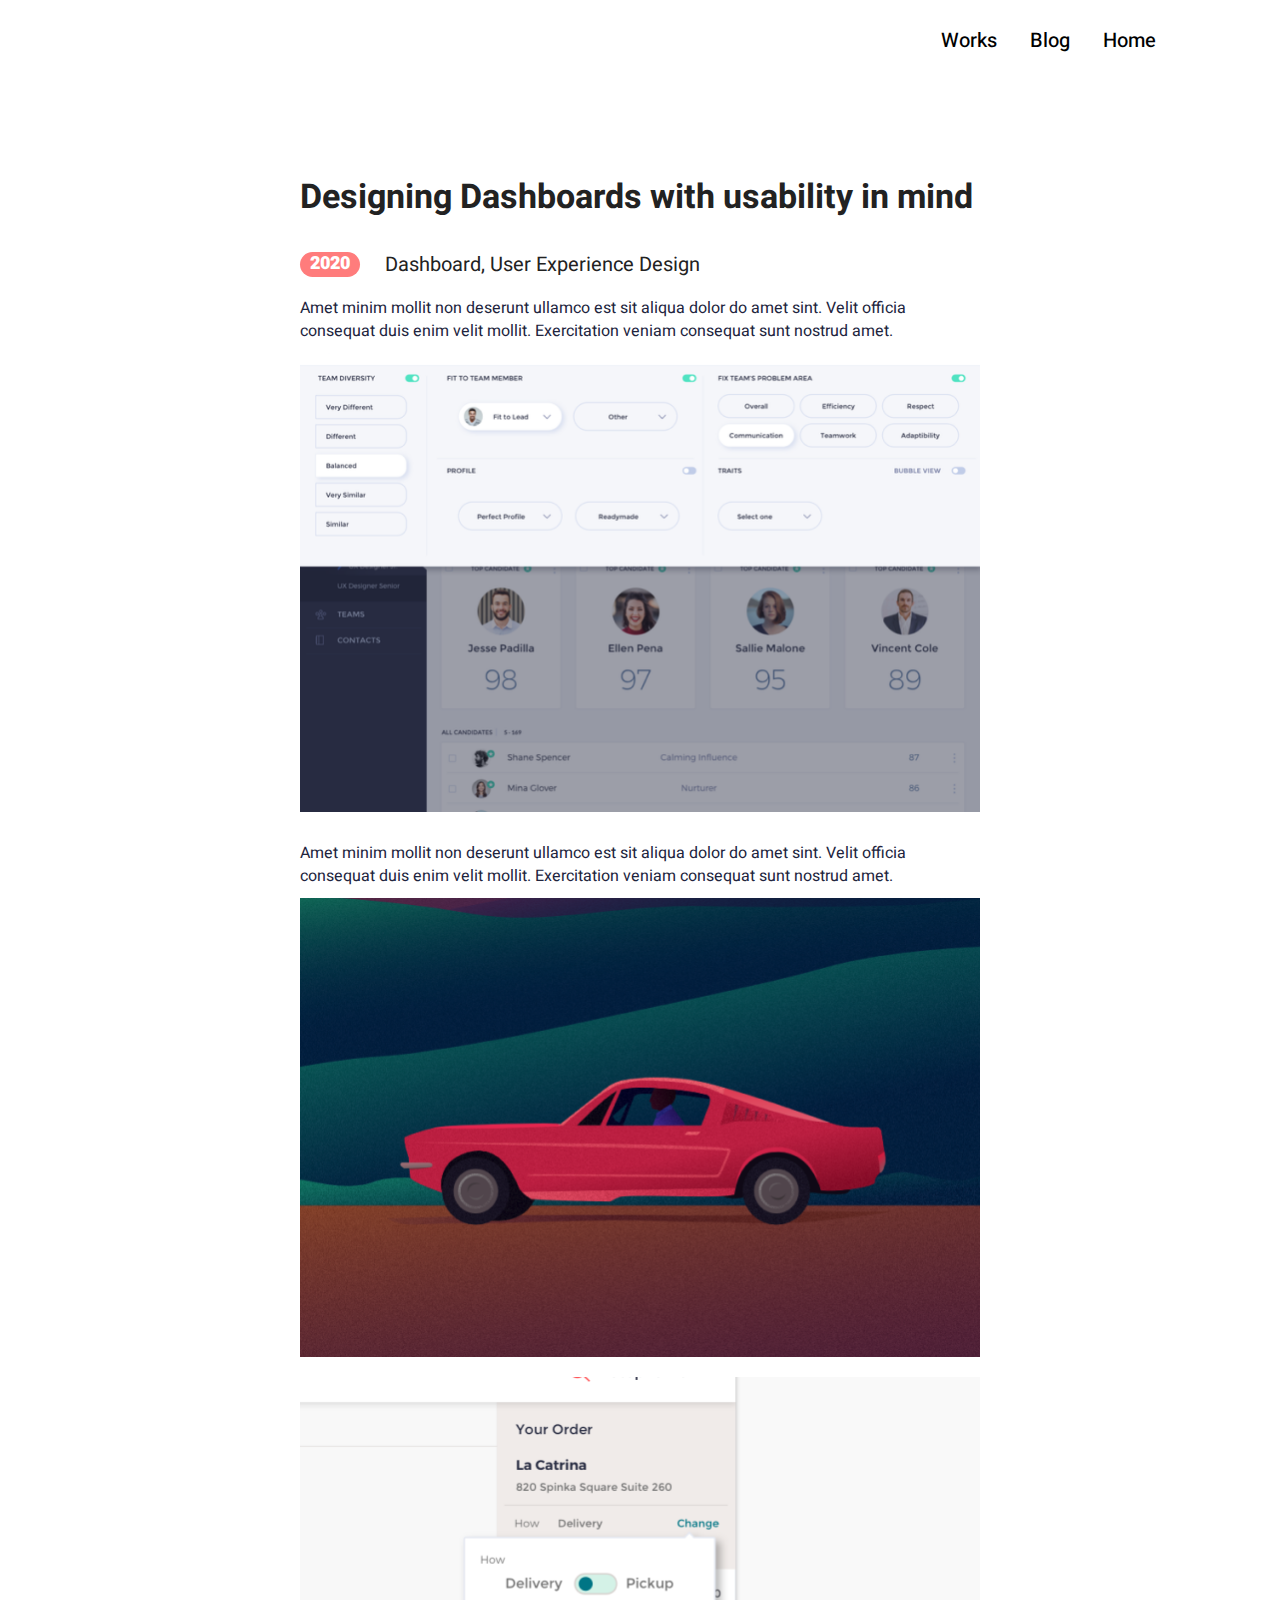
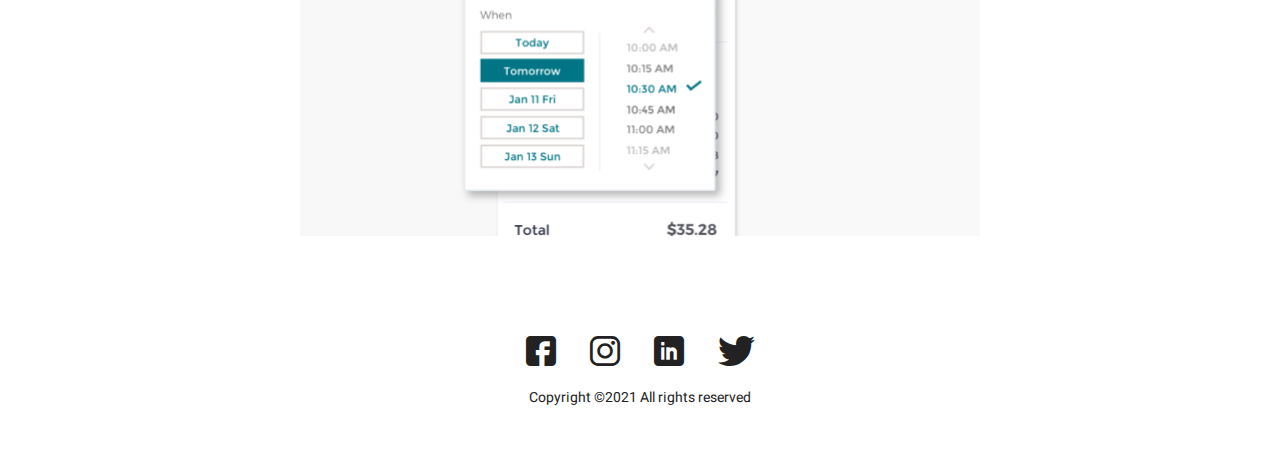
==== article.html @ 85a32958 "Add files via upload" ====
<!DOCTYPE html><html lang="en"><head><meta charset="UTF-8"><meta name="viewport" content="width=device-width, user-scalable=no, initial-scale=1.0, maximum-scale=1.0, minimum-scale=1.0"><meta http-equiv="X-UA-Compatible" content="ie=edge"><link href="styles/main.css" rel="stylesheet"><title>Document</title></head></html><body><div class="wrapper"><header class="header"> <div class="header__content"> <div class="header__menu menu"><div class="menu__icon icon-menu"><span> </span><span> </span><span> </span></div><div class="menu__body"><ul class="menu__list"> <li> <a class="menu__link" href="/works.html">Works</a></li><li> <a class="menu__link" href="/blog.html">Blog        </a></li><li> <a class="menu__link" href="/">Home</a></li></ul></div></div></div></header><main class="page"><div class="article"><h1 class="article__title">Designing Dashboards with usability in mind</h1><div class="article__info"> <div class="article__year">2020</div><div class="article__category">Dashboard, User Experience Design</div></div><div class="article__text"> <p> Amet minim mollit non deserunt ullamco est sit aliqua dolor do amet sint. Velit officia consequat duis enim velit mollit. Exercitation veniam consequat sunt nostrud amet.    </p><img src="../img/a01.png" alt=""><p> Amet minim mollit non deserunt ullamco est sit aliqua dolor do amet sint. Velit officia consequat duis enim velit mollit. Exercitation veniam consequat sunt nostrud amet.    </p><img src="../img/a02.png" alt=""><img src="../img/a03.png" alt=""></div></div></main><footer> <footer class="footer"><div class="footer__container _container"> <div class="footer__social social"> <a class="social__item __icon-fb" href="http://"> </a><a class="social__item __icon-insta" href="http://"></a><a class="social__item __icon-ln" href="http://"></a><a class="social__item __icon-tw" href="http://" name="contact"></a></div><div class="footer__copy">Copyright ©2021 All rights reserved </div></div></footer></footer></div></body>
---- styles/main.css ----
@import url(https://fonts.googleapis.com/css2?family=Heebo:wght@400;500;700;900&display=swap);*{-webkit-box-sizing:border-box;box-sizing:border-box}body,html{height:100%}body._lock{overflow:hidden}a{text-decoration:none;color:#21243d}.page{font-family:Heebo}@media (max-width:767.98px){.page{padding:30px 0 0}}.wrapper{width:100%;min-height:100%;overflow:hidden;display:-webkit-box;display:-ms-flexbox;display:flex;-webkit-box-orient:vertical;-webkit-box-direction:normal;-ms-flex-direction:column;flex-direction:column}._container{max-width:856px;margin:0 auto}@media (max-width:991.98px){._container{max-width:750px}}@media (max-width:767.98px){._container{max-width:none;padding:0 10px}}.title-posts{font-size:22px}@media (max-width:767.98px){.title-posts{text-align:center;font-size:18px}}.title{font-family:Heebo;font-size:40px;font-weight:700;color:#21243d;line-height:136.36364%}@media (max-width:767.98px){.title{font-size:32px}}.article__text p,.btn,.text{font-family:Heebo;font-size:16px;line-height:143.75%;color:#21243d}.btn{height:47px;background:#ff6464;color:#fff;border-radius:2px;display:-webkit-inline-box;display:-ms-inline-flexbox;display:inline-flex;-webkit-box-align:center;-ms-flex-align:center;align-items:center;-webkit-box-pack:center;-ms-flex-pack:center;justify-content:center;text-align:center;padding:0 20px;font-weight:500;font-size:20px;line-height:145%;-webkit-transition:background-color .5s ease 0s;-o-transition:background-color .5s ease 0s;transition:background-color .5s ease 0s}@media (min-width:992px){.btn:hover{background-color:#ff1f1f}}a,abbr,acronym,address,applet,article,aside,audio,b,big,blockquote,body,canvas,caption,center,cite,code,dd,del,details,dfn,div,dl,dt,em,embed,figcaption,footer,h1,h2,h3,h4,h5,h6,header,hgroup,html,i,iframe,ins,kbd,label,li,mark,menu,nav,object,ol,output,p,pre,q,ruby,s,samp,section,small,span,strike,strong,sub,summary,sup,table,tbody,td,tfoot,th,thead,time,tr,tt,u,ul,var,video{margin:0;padding:0;border:0;font:inherit;vertical-align:baseline}img{margin:0;padding:0;font:inherit}fieldset,figure,form,legend{font:inherit;vertical-align:baseline}figure,form{padding:0;border:0}legend{margin:0}:focus{outline:0}article,aside,details,figcaption,figure,footer,header,hgroup,menu,nav,section{display:block}body{line-height:1}ol,ul{list-style:none}blockquote,q{quotes:none}blockquote:after,blockquote:before,q:after,q:before{content:none}table{border-collapse:collapse;border-spacing:0}input[type=search]::-webkit-search-cancel-button,input[type=search]::-webkit-search-decoration,input[type=search]::-webkit-search-results-button,input[type=search]::-webkit-search-results-decoration{-webkit-appearance:none;-moz-appearance:none}input[type=search]{-moz-appearance:none}audio,canvas,video{display:inline-block;*display:inline;*zoom:1;max-width:100%}audio:not([controls]){display:none;height:0}[hidden]{display:none}html{font-size:100%;-webkit-text-size-adjust:100%;-ms-text-size-adjust:100%}a:focus{outline:thin dotted}a:active,a:hover{outline:0}img{border:0;-ms-interpolation-mode:bicubic;vertical-align:middle}fieldset,legend{border:0;padding:0}fieldset,figure,form{margin:0}legend{white-space:normal;*margin-left:-7px}button,input,select{vertical-align:baseline}button,input,select,textarea{font-size:100%;margin:0;*vertical-align:middle}button,input{line-height:normal}button,select{text-transform:none}button,html input[type=button],input[type=reset],input[type=submit]{-webkit-appearance:button;cursor:pointer;*overflow:visible}button[disabled],html input[disabled]{cursor:default}input[type=checkbox],input[type=radio]{-webkit-box-sizing:border-box;box-sizing:border-box;padding:0;*height:13px;*width:13px}input[type=search]{-webkit-appearance:textfield;-webkit-box-sizing:content-box;box-sizing:content-box}input[type=search]::-webkit-search-cancel-button,input[type=search]::-webkit-search-decoration{-webkit-appearance:none}button::-moz-focus-inner,input::-moz-focus-inner{border:0;padding:0}textarea{overflow:auto;vertical-align:top}button,html,input,select,textarea{color:#222}::-moz-selection{background:#b3d4fc;text-shadow:none}::selection{background:#b3d4fc;text-shadow:none}textarea{resize:vertical}.chromeframe{margin:.2em 0;background:#ccc;color:#000;padding:.2em 0}@font-face{font-family:'icons';src:url(../fonts/icons.ttf?6z2480) format("truetype"),url(../fonts/icons.woff?6z2480) format("woff"),url(../fonts/icons.svg?6z2480#icons) format("svg");font-weight:400;font-style:normal;font-display:block}[class*=" __icon-"],[class^=__icon-]{font-family:'icons'!important;speak:never;font-style:normal;font-weight:400;font-variant:normal;text-transform:none;line-height:1;-webkit-font-smoothing:antialiased;-moz-osx-font-smoothing:grayscale}.__icon-fb:before{content:"\e900"}.__icon-insta:before{content:"\e901"}.__icon-ln:before{content:"\e902"}.__icon-tw:before{content:"\e903"}.header{position:relative;z-index:100}.header__content{max-width:1052px;padding:0 10px;margin:0 auto}.header__menu{padding:10px 0;height:82px;display:-webkit-box;display:-ms-flexbox;display:flex;-webkit-box-pack:end;-ms-flex-pack:end;justify-content:flex-end;-webkit-box-align:center;-ms-flex-align:center;align-items:center}@media (max-width:767.98px){.header__menu{height:50px}.menu__body{-webkit-transform:translate(0,-100%);-ms-transform:translate(0,-100%);transform:translate(0,-100%);-webkit-transition:-webkit-transform .5s ease 0s;-o-transition:transform .5s ease 0s;transition:transform .5s ease 0s;transition:transform .5s ease 0s,-webkit-transform .5s ease 0s;position:fixed;width:100%;height:100%;top:0;left:0;overflow:auto;padding:150px 10px 30px;background-color:rgba(255,255,255,.9)}.menu__body._active{-webkit-transform:translate(0,0);-ms-transform:translate(0,0);transform:translate(0,0)}}.menu__list li{margin:0 0 30px}.menu__list li:last-child{margin:0}@media (min-width:767.98px){.menu__list{display:-webkit-box;display:-ms-flexbox;display:flex}.menu__list li{margin:0 33px 0 0}}.menu__link{font-family:Heebo;font-size:20px;font-weight:500;color:#000;text-decoration:none;-webkit-transition:color .3s ease 0s;-o-transition:color .3s ease 0s;transition:color .3s ease 0s}@media (min-width:991.98px){.menu__link:hover{color:#ff6464}}@media (max-width:767.98px){.menu__link{font-size:40px;display:block;text-align:center}.icon-menu{display:block;position:relative;width:30px;height:18px;cursor:pointer;z-index:5}.icon-menu span{-webkit-transition:all .3s ease 0s;-o-transition:all .3s ease 0s;transition:all .3s ease 0s;top:calc(50% - 1px);left:0;position:absolute;width:100%;height:2px;background-color:#000}.icon-menu span:first-child{top:0}.icon-menu span:last-child{top:auto;bottom:0}.icon-menu._active span{-webkit-transform:scale(0);-ms-transform:scale(0);transform:scale(0)}.icon-menu._active span:first-child{-webkit-transform:rotate(-45deg);-ms-transform:rotate(-45deg);transform:rotate(-45deg);top:calc(50% - 1px)}.icon-menu._active span:last-child{-webkit-transform:rotate(45deg);-ms-transform:rotate(45deg);transform:rotate(45deg);bottom:calc(50% - 1px)}}.active{color:#ff6464}.hello{padding:38px 0 70px}@media (max-width:868px){.hello{padding:0 0 70px}}@media (max-width:767.98px){.hello{padding:0 0 60px}}.hello__container{display:-webkit-box;display:-ms-flexbox;display:flex}@media (max-width:767.98px){.hello__container{-webkit-box-orient:vertical;-webkit-box-direction:reverse;-ms-flex-direction:column-reverse;flex-direction:column-reverse;text-align:center}}.hello__content{-webkit-box-align:start;-ms-flex-align:start;align-items:flex-start;padding:18px 110px 0 0;-webkit-box-flex:1;-ms-flex:1 1 auto;flex:1 1 auto}.hello__content :last-child,.recent-post :last-child{margin-bottom:0}@media (max-width:868px){.hello__content{padding:18px 50px 0 0}}@media (max-width:767.98px){.hello__content{padding:0}}.hello__title{margin:0 0 25px}@media (max-width:767.98px){.hello__title{margin:0 0 25px}}.hello__text{margin:0 0 35px}@media (max-width:767.98px){.hello__text{padding:0 15px;margin:0 0 25px}}.hello__btn{margin:0 0 25px}@media (max-width:767.98px){.hello__btn{margin:0 0 20px}}.hello__avatar{-ms-flex-negative:0;flex-shrink:0;width:243px;height:243px;position:relative;border-radius:50%;overflow:hidden;-webkit-box-shadow:-5px 13px 0 0 #edf7fa;box-shadow:-5px 13px 0 0 #edf7fa;background-image:url(../img/avatar.png);background-size:cover;background-repeat:no-repeat}@media (max-width:767.98px){.hello__avatar{width:170px;height:170px;margin:0 auto 40px}}.recent-posts{background:#edf7fa;padding:25px 0 13px}@media (min-width:767.98px){.recent-posts{padding:25px 0 23px}}.recent-posts__header{display:-webkit-box;display:-ms-flexbox;display:flex;margin:0 0 20px}.recent-posts__title{-webkit-box-flex:1;-ms-flex:1 1 auto;flex:1 1 auto;padding:0 20px 0 0}.recent-posts__view-all{font-size:16px;line-height:23px;color:#00a8cc;-webkit-box-flex:0;-ms-flex:0 0 auto;flex:0 0 auto}@media (max-width:767.98px){.recent-posts__view-all{display:none}}.recent-posts__items{margin:0 -10px}@media (min-width:767.98px){.recent-posts__items{display:-webkit-box;display:-ms-flexbox;display:flex}}.recent-posts__column{-webkit-box-flex:0;-ms-flex:0 1 50%;flex:0 1 50%;padding:0 10px;margin:0 0 17px}.recent-post{background:#fff;-webkit-box-shadow:0 4px 10px rgba(187,225,250,.25);box-shadow:0 4px 10px rgba(187,225,250,.25);border-radius:4px;padding:20px;height:100%}@media (min-width:767.98px){.recent-post{padding:15px}}.recent-post__title{display:inline-block;font-size:26px;font-weight:700;line-height:146.15385%;-webkit-transition:color .3s ease 0s;-o-transition:color .3s ease 0s;transition:color .3s ease 0s;margin:0 0 17px}@media (min-width:991.98px){.recent-post__title:hover{color:#ff6464}}@media (min-width:767.98px){.recent-post__title{font-size:22px;margin:0 0 10px}}.recent-post__info{margin:0 0 15px;font-size:18px;line-height:144.44444%}.recent-post__info span{margin:0 10px}@media (min-width:767.98px){.recent-post__info{font-size:16px;margin:0 0 10px}}.recent-post__text{margin:0 0 15px}.featured-works{padding:30px 0 80px}.featured-works__title{margin:0 0 20px}@media (max-width:767.98px){.featured-works__items{display:-webkit-box;display:-ms-flexbox;display:flex;overflow:auto}.featured-works__items .works__item{-webkit-box-flex:0;-ms-flex:0 0 90%;flex:0 0 90%;margin:0 15px 0 0}}.footer{text-align:center;padding:50px 0}@media (max-width:767.98px){.footer{padding:30px 0}}.footer__social{margin:0 0 25px}.footer__copy{font-family:Heebo;font-size:14px;font-weight:400;text-align:center}.blog{padding-bottom:50px}@media (max-width:767.98px){.blog{padding-bottom:30px}}.blog__title{margin:0 0 50px}@media (max-width:767.98px){.blog__title{margin:0 0 20px}}.blog__article-name{font-size:30px;font-weight:500;display:inline-block;line-height:146.66667%;-webkit-transition:color .3s ease 0s;-o-transition:color .3s ease 0s;transition:color .3s ease 0s;margin:0 0 10px;color:inherit}@media (min-width:991.98px){.blog__article-name:hover{color:#ff6464}}@media (max-width:991.98px){.blog__article-name{font-size:26px}}.blog__item{border-bottom:1px solid #e0e0e0;padding:0 0 30px;margin:0 0 30px}.blog__item:last-child{margin:0}@media (max-width:991.98px){.blog__item{margin:0 0 25px;padding:0 0 25px}}.blog__info{display:-webkit-box;display:-ms-flexbox;display:flex;font-size:20px;margin:0 0 10px}@media (max-width:991.98px){.blog__info{font-size:16px}}.blog__category{color:#8695a4}.blog__span{margin:0 15px}.works__items{padding-bottom:60px}@media (max-width:767.98px){.works__items{padding-bottom:30px}}.works__main-title{margin:0 0 45px}@media (max-width:767.98px){.works__main-title{margin:0 0 20px}}.works__item{padding:0 0 30px;margin:0 0 30px;border-bottom:1px solid #e0e0e0}.works__item:last-child{margin-bottom:0}@media (min-width:767.98px){.works__item{display:-webkit-box;display:-ms-flexbox;display:flex;-webkit-box-align:start;-ms-flex-align:start;align-items:flex-start}}.works__image{border-radius:6px;-webkit-box-flex:0;-ms-flex:0 0 246px;flex:0 0 246px;min-height:180px;display:block;overflow:hidden}@media (max-width:767.98px){.works__image{padding:0 0 60%}}.works__body{-webkit-box-flex:1;-ms-flex:1 1 auto;flex:1 1 auto;padding:0 0 0 18px}.works__title{color:inherit;display:inline-block;font-size:30px;font-weight:700;line-height:146.66667%;margin:0 0 15px;-webkit-transition:color .3s ease 0s;-o-transition:color .3s ease 0s;transition:color .3s ease 0s}@media (max-width:767.98px){.works__title{font-size:24px}}@media (min-width:767.98px){.works__title:hover{color:#ff6464}}.works__info,.works__year{-webkit-box-align:center;-ms-flex-align:center;align-items:center}.works__info{display:-webkit-box;display:-ms-flexbox;display:flex;margin:0 0 15px}.works__year{background:#142850;border-radius:16px;height:25px;padding:0 10px;display:-webkit-inline-box;display:-ms-inline-flexbox;display:inline-flex;-webkit-box-pack:center;-ms-flex-pack:center;justify-content:center;color:#fff;font-weight:900;font-size:18px}.works__category{color:#8695a4;font-size:20px;margin:0 0 0 25px}.article{max-width:700px;padding:0 10px 30px;margin:0 auto}.article__title{font-size:34px;font-weight:700;line-height:147.05882%;margin:0 0 30px}@media (max-width:767.98px){.article__title{font-size:30px}}.article__info,.article__year{display:-webkit-box;display:-ms-flexbox;display:flex}.article__info{margin:0 0 20px}.article__year{-webkit-box-pack:center;-ms-flex-pack:center;justify-content:center;-webkit-box-align:center;-ms-flex-align:center;align-items:center;color:#fff;background:#ff7c7c;border-radius:16px;height:25px;padding:0 10px;font-size:18px;font-weight:900}.article__category{-ms-flex-item-align:center;align-self:center;font-size:20px;margin:0 0 0 25px;line-height:125%}@media (max-width:767.98px){.article__category{font-size:18px}}.article__text p{margin:10px 0}.article__text img{max-width:100%;padding:0 0 20px}.page{padding:90px 0 0;-webkit-box-flex:1;-ms-flex:1 1 auto;flex:1 1 auto}@media (max-width:767.98px){.page{padding:30px 0 0}}.social{display:-webkit-box;display:-ms-flexbox;display:flex;-webkit-box-pack:center;-ms-flex-pack:center;justify-content:center;-webkit-box-align:center;-ms-flex-align:center;align-items:center}.social__item{-webkit-transition:color .3s ease 0s;-o-transition:color .3s ease 0s;transition:color .3s ease 0s;margin:0 17px;font-size:30px;color:inherit}@media (min-width:991.98px){.social__item:hover{color:#ff6464}}._ibg{position:relative}._ibg img{position:absolute;width:100%;height:100%;top:0;left:0;-o-object-fit:cover;object-fit:cover}
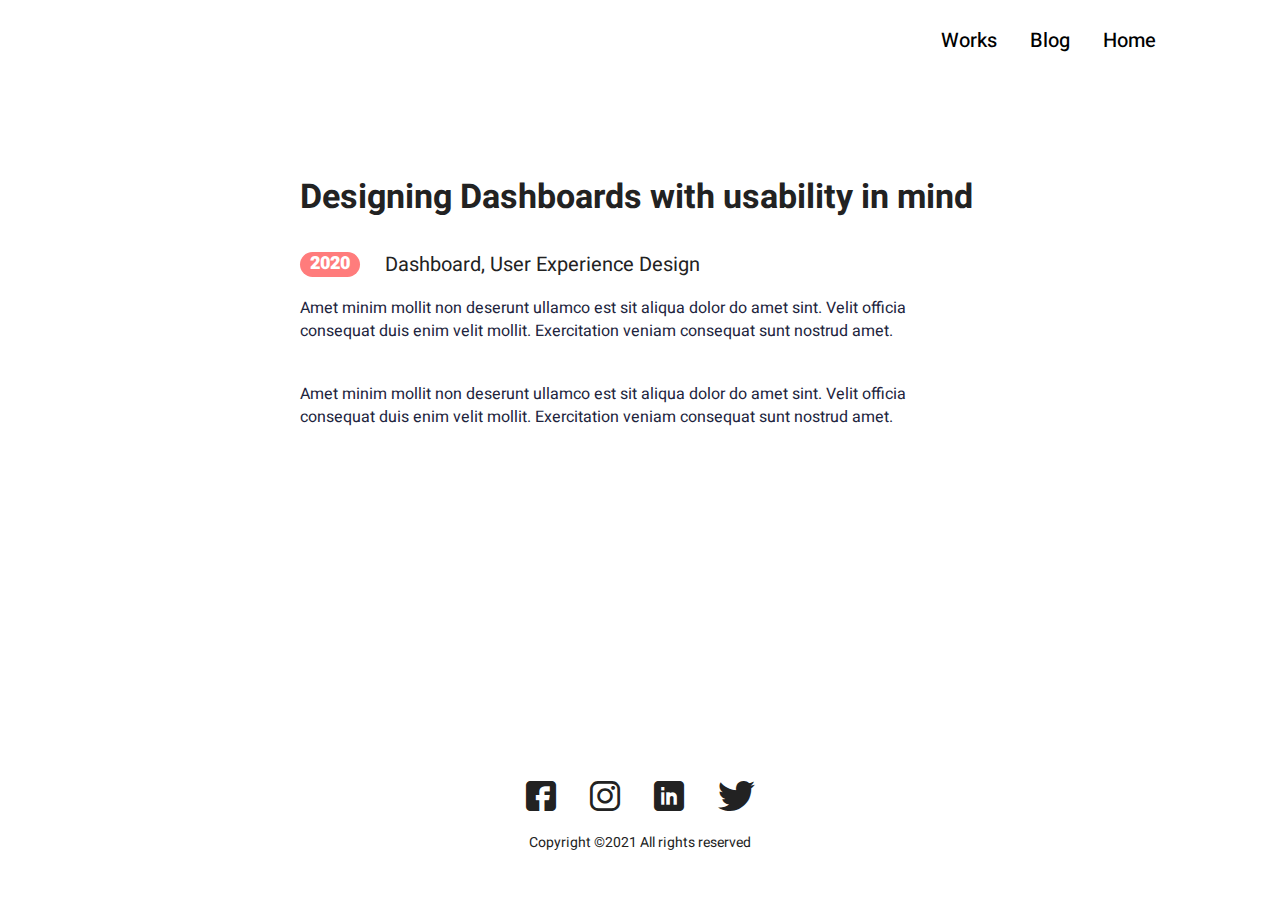
==== commit 5caf2b06: "Update article.html" ====
--- a/article.html
+++ b/article.html
@@ -1 +1 @@
-<!DOCTYPE html><html lang="en"><head><meta charset="UTF-8"><meta name="viewport" content="width=device-width, user-scalable=no, initial-scale=1.0, maximum-scale=1.0, minimum-scale=1.0"><meta http-equiv="X-UA-Compatible" content="ie=edge"><link href="styles/main.css" rel="stylesheet"><title>Document</title></head></html><body><div class="wrapper"><header class="header"> <div class="header__content"> <div class="header__menu menu"><div class="menu__icon icon-menu"><span> </span><span> </span><span> </span></div><div class="menu__body"><ul class="menu__list"> <li> <a class="menu__link" href="/works.html">Works</a></li><li> <a class="menu__link" href="/blog.html">Blog        </a></li><li> <a class="menu__link" href="/">Home</a></li></ul></div></div></div></header><main class="page"><div class="article"><h1 class="article__title">Designing Dashboards with usability in mind</h1><div class="article__info"> <div class="article__year">2020</div><div class="article__category">Dashboard, User Experience Design</div></div><div class="article__text"> <p> Amet minim mollit non deserunt ullamco est sit aliqua dolor do amet sint. Velit officia consequat duis enim velit mollit. Exercitation veniam consequat sunt nostrud amet.    </p><img src="../img/a01.png" alt=""><p> Amet minim mollit non deserunt ullamco est sit aliqua dolor do amet sint. Velit officia consequat duis enim velit mollit. Exercitation veniam consequat sunt nostrud amet.    </p><img src="../img/a02.png" alt=""><img src="../img/a03.png" alt=""></div></div></main><footer> <footer class="footer"><div class="footer__container _container"> <div class="footer__social social"> <a class="social__item __icon-fb" href="http://"> </a><a class="social__item __icon-insta" href="http://"></a><a class="social__item __icon-ln" href="http://"></a><a class="social__item __icon-tw" href="http://" name="contact"></a></div><div class="footer__copy">Copyright ©2021 All rights reserved </div></div></footer></footer></div></body>+<!DOCTYPE html><html lang="en"><head><meta charset="UTF-8"><meta name="viewport" content="width=device-width, user-scalable=no, initial-scale=1.0, maximum-scale=1.0, minimum-scale=1.0"><meta http-equiv="X-UA-Compatible" content="ie=edge"><link href="styles/main.css" rel="stylesheet"><title>Document</title></head></html><body><div class="wrapper"><header class="header"> <div class="header__content"> <div class="header__menu menu"><div class="menu__icon icon-menu"><span> </span><span> </span><span> </span></div><div class="menu__body"><ul class="menu__list"> <li> <a class="menu__link" href="/blogghp/works.html">Works</a></li><li> <a class="menu__link" href="/blogghp/blog.html">Blog        </a></li><li> <a class="menu__link" href="/blogghp">Home</a></li></ul></div></div></div></header><main class="page"><div class="article"><h1 class="article__title">Designing Dashboards with usability in mind</h1><div class="article__info"> <div class="article__year">2020</div><div class="article__category">Dashboard, User Experience Design</div></div><div class="article__text"> <p> Amet minim mollit non deserunt ullamco est sit aliqua dolor do amet sint. Velit officia consequat duis enim velit mollit. Exercitation veniam consequat sunt nostrud amet.    </p><img src="/blogghp/img/a01.png" alt=""><p> Amet minim mollit non deserunt ullamco est sit aliqua dolor do amet sint. Velit officia consequat duis enim velit mollit. Exercitation veniam consequat sunt nostrud amet.    </p><img src="/blogghp/img/a02.png" alt=""><img src="/blogghp/img/a03.png" alt=""></div></div></main><footer> <footer class="footer"><div class="footer__container _container"> <div class="footer__social social"> <a class="social__item __icon-fb" href="http://"> </a><a class="social__item __icon-insta" href="http://"></a><a class="social__item __icon-ln" href="http://"></a><a class="social__item __icon-tw" href="http://" name="contact"></a></div><div class="footer__copy">Copyright ©2021 All rights reserved </div></div></footer></footer></div></body>
